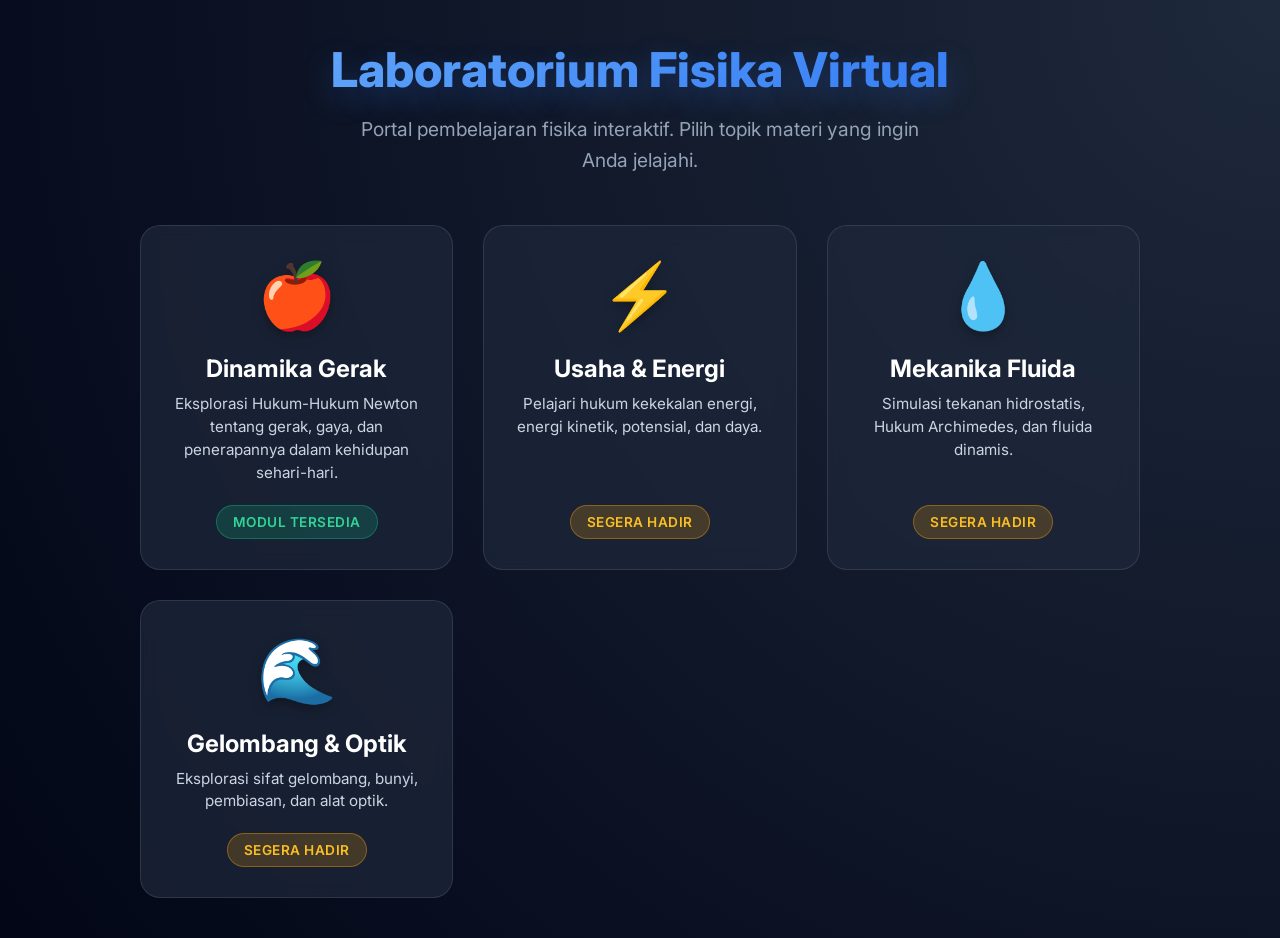
==== index.html @ 84c931d8 "Initial commit: Production ready release for Dinamika Gerak" ====
<!DOCTYPE html>
<html lang="id">
<head>
    <meta charset="UTF-8">
    <meta name="viewport" content="width=device-width, initial-scale=1.0">
    <title>Portal Laboratorium Virtual Fisika</title>
    <link href="https://fonts.googleapis.com/css2?family=Inter:wght@400;500;700;800&display=swap" rel="stylesheet">
    <style>
        * {
            margin: 0;
            padding: 0;
            box-sizing: border-box;
            font-family: 'Inter', sans-serif;
        }

        body {
            background-color: #0f172a;
            background-image: radial-gradient(circle at top right, #1e293b, #020617);
            color: #f8fafc;
            min-height: 100vh;
            display: flex;
            flex-direction: column;
            align-items: center;
            justify-content: center;
            padding: 40px 20px;
        }

        header {
            text-align: center;
            margin-bottom: 50px;
        }

        h1 {
            font-size: 3rem;
            font-weight: 800;
            background: linear-gradient(to right, #60a5fa, #3b82f6);
            -webkit-background-clip: text;
            background-clip: text;
            -webkit-text-fill-color: transparent;
            margin-bottom: 15px;
            text-shadow: 0 10px 30px rgba(59, 130, 246, 0.3);
        }

        p {
            font-size: 1.2rem;
            color: #94a3b8;
            max-width: 600px;
            margin: 0 auto;
            line-height: 1.6;
        }

        .topics-grid {
            display: grid;
            grid-template-columns: repeat(auto-fit, minmax(300px, 1fr));
            gap: 30px;
            width: 100%;
            max-width: 1000px;
        }

        .topic-card {
            background: rgba(30, 41, 59, 0.7);
            border: 1px solid rgba(255, 255, 255, 0.1);
            border-radius: 20px;
            padding: 30px;
            text-decoration: none;
            color: white;
            transition: all 0.4s cubic-bezier(0.4, 0, 0.2, 1);
            position: relative;
            overflow: hidden;
            backdrop-filter: blur(10px);
            display: flex;
            flex-direction: column;
            align-items: center;
            text-align: center;
        }

        .topic-card::before {
            content: '';
            position: absolute;
            top: 0; left: 0; right: 0; bottom: 0;
            background: linear-gradient(135deg, rgba(255,255,255,0.1) 0%, rgba(255,255,255,0) 100%);
            opacity: 0;
            transition: opacity 0.4s ease;
        }

        .topic-card:hover {
            transform: translateY(-10px);
            border-color: rgba(96, 165, 250, 0.5);
            box-shadow: 0 20px 40px rgba(0, 0, 0, 0.4),
                        0 0 20px rgba(96, 165, 250, 0.2);
        }

        .topic-card:hover::before {
            opacity: 1;
        }

        .icon {
            font-size: 4rem;
            margin-bottom: 20px;
            filter: drop-shadow(0 4px 6px rgba(0,0,0,0.3));
        }

        .topic-title {
            font-size: 1.5rem;
            font-weight: 700;
            margin-bottom: 10px;
        }

        .topic-desc {
            color: #cbd5e1;
            font-size: 0.95rem;
            line-height: 1.5;
            margin-bottom: 20px;
            flex-grow: 1;
        }

        .status {
            display: inline-block;
            padding: 8px 16px;
            border-radius: 20px;
            font-size: 0.85rem;
            font-weight: 600;
            letter-spacing: 0.5px;
            text-transform: uppercase;
        }

        .status.ready {
            background: rgba(16, 185, 129, 0.2);
            color: #34d399;
            border: 1px solid rgba(16, 185, 129, 0.4);
        }

        .status.wip {
            background: rgba(245, 158, 11, 0.2);
            color: #fbbf24;
            border: 1px solid rgba(245, 158, 11, 0.4);
        }

    </style>
</head>
<body>

    <header>
        <h1>Laboratorium Fisika Virtual</h1>
        <p>Portal pembelajaran fisika interaktif. Pilih topik materi yang ingin Anda jelajahi.</p>
    </header>

    <div class="topics-grid">
        
        <!-- Dinamika Gerak -->
        <a href="Topics/Dinamika-Gerak/virtual-lab/index.html" class="topic-card">
            <div class="icon">🍎</div>
            <h2 class="topic-title">Dinamika Gerak</h2>
            <p class="topic-desc">Eksplorasi Hukum-Hukum Newton tentang gerak, gaya, dan penerapannya dalam kehidupan sehari-hari.</p>
            <div class="status ready">Modul Tersedia</div>
        </a>

        <!-- Usaha dan Energi -->
        <a href="#" class="topic-card" onclick="alert('Topik ini sedang dalam tahap pengembangan.'); return false;">
            <div class="icon">⚡</div>
            <h2 class="topic-title">Usaha & Energi</h2>
            <p class="topic-desc">Pelajari hukum kekekalan energi, energi kinetik, potensial, dan daya.</p>
            <div class="status wip">Segera Hadir</div>
        </a>

        <!-- Fluida -->
        <a href="#" class="topic-card" onclick="alert('Topik ini sedang dalam tahap pengembangan.'); return false;">
            <div class="icon">💧</div>
            <h2 class="topic-title">Mekanika Fluida</h2>
            <p class="topic-desc">Simulasi tekanan hidrostatis, Hukum Archimedes, dan fluida dinamis.</p>
            <div class="status wip">Segera Hadir</div>
        </a>

        <!-- Gelombang -->
        <a href="#" class="topic-card" onclick="alert('Topik ini sedang dalam tahap pengembangan.'); return false;">
            <div class="icon">🌊</div>
            <h2 class="topic-title">Gelombang & Optik</h2>
            <p class="topic-desc">Eksplorasi sifat gelombang, bunyi, pembiasan, dan alat optik.</p>
            <div class="status wip">Segera Hadir</div>
        </a>

    </div>

</body>
</html>
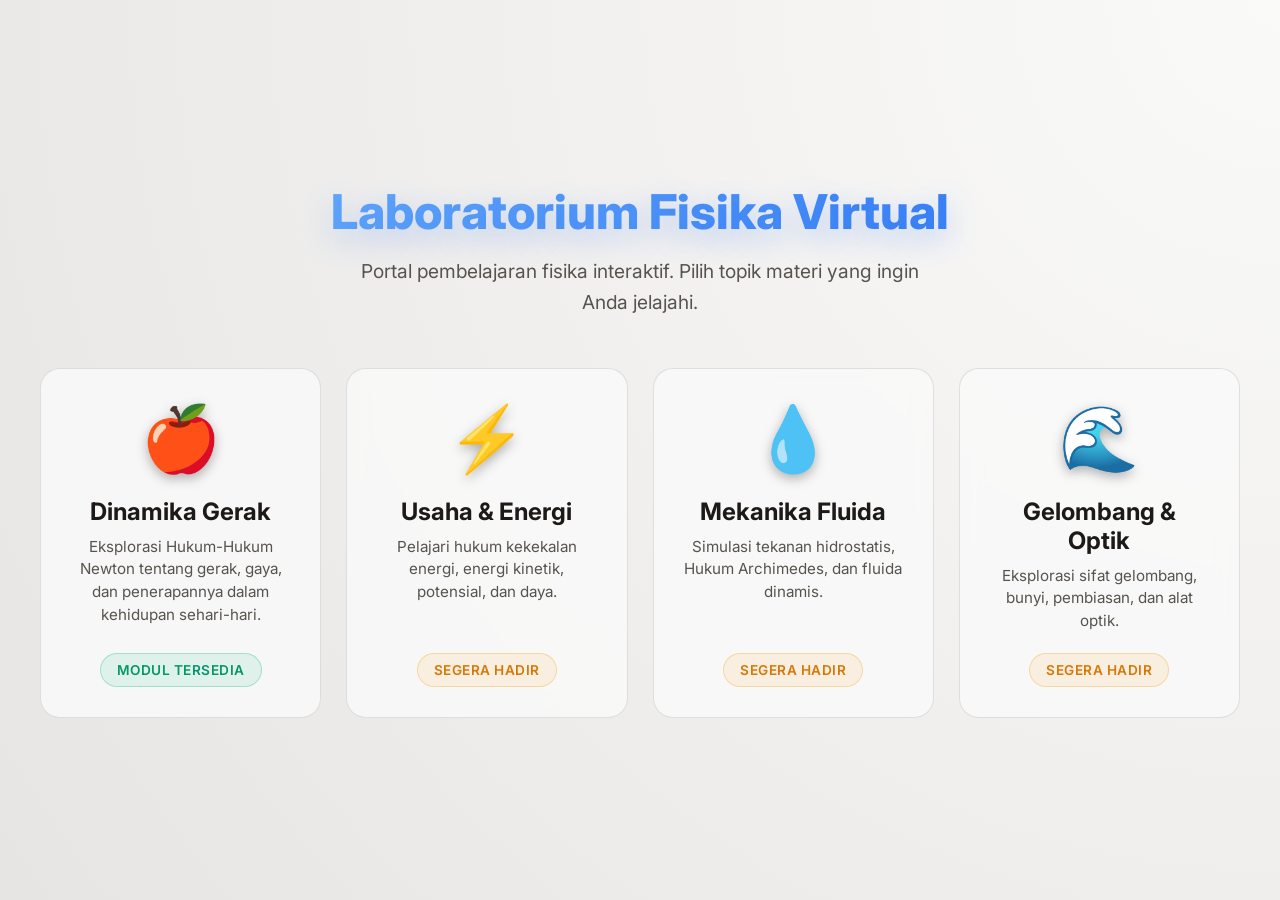
==== commit 3c21a72e: "feat(ui): update root & dashboard theme to warm light and optimize grid layout" ====
--- a/index.html
+++ b/index.html
@@ -14,9 +14,9 @@
         }
 
         body {
-            background-color: #0f172a;
-            background-image: radial-gradient(circle at top right, #1e293b, #020617);
-            color: #f8fafc;
+            background-color: #f5f5f4;
+            background-image: radial-gradient(circle at top right, #fafaf9, #e7e5e4);
+            color: #1c1917;
             min-height: 100vh;
             display: flex;
             flex-direction: column;
@@ -43,7 +43,7 @@
 
         p {
             font-size: 1.2rem;
-            color: #94a3b8;
+            color: #57534e;
             max-width: 600px;
             margin: 0 auto;
             line-height: 1.6;
@@ -51,19 +51,19 @@
 
         .topics-grid {
             display: grid;
-            grid-template-columns: repeat(auto-fit, minmax(300px, 1fr));
-            gap: 30px;
+            grid-template-columns: repeat(auto-fit, minmax(250px, 1fr));
+            gap: 25px;
             width: 100%;
-            max-width: 1000px;
+            max-width: 1200px;
         }
 
         .topic-card {
-            background: rgba(30, 41, 59, 0.7);
-            border: 1px solid rgba(255, 255, 255, 0.1);
+            background: rgba(250, 250, 249, 0.85);
+            border: 1px solid rgba(0, 0, 0, 0.1);
             border-radius: 20px;
             padding: 30px;
             text-decoration: none;
-            color: white;
+            color: #1c1917;
             transition: all 0.4s cubic-bezier(0.4, 0, 0.2, 1);
             position: relative;
             overflow: hidden;
@@ -107,7 +107,7 @@
         }
 
         .topic-desc {
-            color: #cbd5e1;
+            color: #57534e;
             font-size: 0.95rem;
             line-height: 1.5;
             margin-bottom: 20px;
@@ -125,15 +125,15 @@
         }
 
         .status.ready {
-            background: rgba(16, 185, 129, 0.2);
-            color: #34d399;
-            border: 1px solid rgba(16, 185, 129, 0.4);
+            background: rgba(16, 185, 129, 0.1);
+            color: #059669;
+            border: 1px solid rgba(16, 185, 129, 0.3);
         }
 
         .status.wip {
-            background: rgba(245, 158, 11, 0.2);
-            color: #fbbf24;
-            border: 1px solid rgba(245, 158, 11, 0.4);
+            background: rgba(245, 158, 11, 0.1);
+            color: #d97706;
+            border: 1px solid rgba(245, 158, 11, 0.3);
         }
 
     </style>
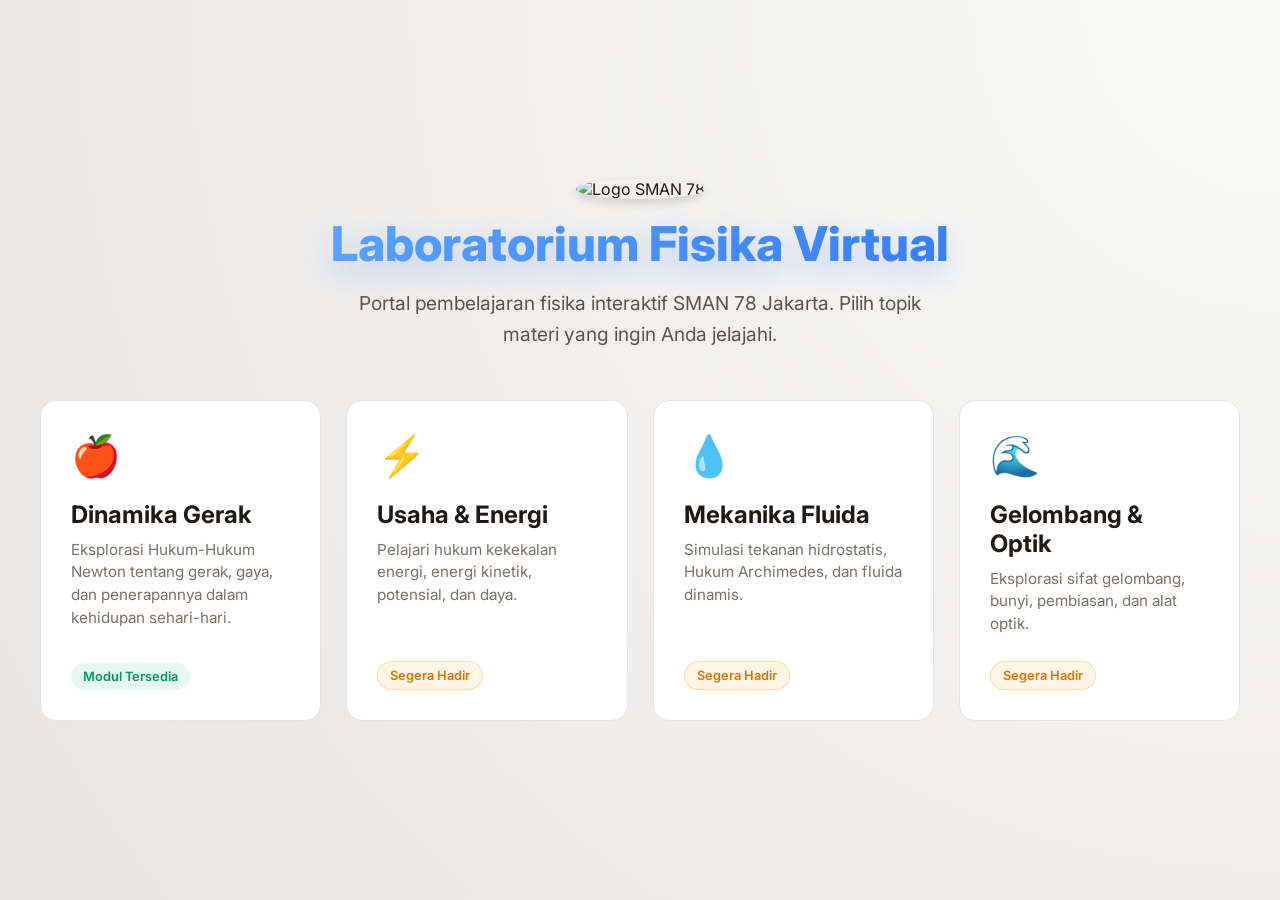
==== commit af838d5c: "feat(favicon-root): tambahkan favicon dan logo SMAN 78 Jakarta pada landing page portal utama index." ====
--- a/index.html
+++ b/index.html
@@ -4,6 +4,7 @@
     <meta charset="UTF-8">
     <meta name="viewport" content="width=device-width, initial-scale=1.0">
     <title>Portal Laboratorium Virtual Fisika</title>
+    <link rel="icon" type="image/jpeg" href="https://blogger.googleusercontent.com/img/b/R29vZ2xl/AVvXsEi27eZ8eNQYf1B7Z8wdnjdolxvw5zZRRBxRRQMY4Z7y-Hp1IFicZYQbSLMOGTI4mwnU4KEyFT63V61UaRnlpi84YVoRtSD4_xguj6-Gzevgw_om4_0Wri08KKg54H2_enqqU7qH0aikqVQ/s320/LOGO+SMAN+78+JAKARTA.jpg">
     <link href="https://fonts.googleapis.com/css2?family=Inter:wght@400;500;700;800&display=swap" rel="stylesheet">
     <style>
         * {
@@ -58,76 +59,73 @@
         }
 
         .topic-card {
-            background: rgba(250, 250, 249, 0.85);
-            border: 1px solid rgba(0, 0, 0, 0.1);
-            border-radius: 20px;
+            background: #ffffff;
+            border: 1px solid #e7e5e4;
+            border-radius: 16px;
             padding: 30px;
             text-decoration: none;
-            color: #1c1917;
-            transition: all 0.4s cubic-bezier(0.4, 0, 0.2, 1);
+            color: inherit;
+            transition: all 0.3s cubic-bezier(0.4, 0, 0.2, 1);
+            display: flex;
+            flex-direction: column;
             position: relative;
             overflow: hidden;
-            backdrop-filter: blur(10px);
-            display: flex;
-            flex-direction: column;
-            align-items: center;
-            text-align: center;
         }
 
         .topic-card::before {
             content: '';
             position: absolute;
-            top: 0; left: 0; right: 0; bottom: 0;
-            background: linear-gradient(135deg, rgba(255,255,255,0.1) 0%, rgba(255,255,255,0) 100%);
-            opacity: 0;
-            transition: opacity 0.4s ease;
+            top: 0;
+            left: 0;
+            width: 100%;
+            height: 4px;
+            background: linear-gradient(to right, #60a5fa, #3b82f6);
+            transform: scaleX(0);
+            transform-origin: left;
+            transition: transform 0.3s ease;
         }
 
         .topic-card:hover {
-            transform: translateY(-10px);
-            border-color: rgba(96, 165, 250, 0.5);
-            box-shadow: 0 20px 40px rgba(0, 0, 0, 0.4),
-                        0 0 20px rgba(96, 165, 250, 0.2);
+            transform: translateY(-5px);
+            box-shadow: 0 20px 25px -5px rgba(0, 0, 0, 0.05), 0 10px 10px -5px rgba(0, 0, 0, 0.04);
+            border-color: #cbd5e1;
         }
 
         .topic-card:hover::before {
-            opacity: 1;
+            transform: scaleX(1);
         }
 
         .icon {
-            font-size: 4rem;
+            font-size: 2.5rem;
             margin-bottom: 20px;
-            filter: drop-shadow(0 4px 6px rgba(0,0,0,0.3));
         }
 
         .topic-title {
             font-size: 1.5rem;
             font-weight: 700;
             margin-bottom: 10px;
+            color: #1c1917;
         }
 
         .topic-desc {
-            color: #57534e;
             font-size: 0.95rem;
+            color: #78716c;
             line-height: 1.5;
-            margin-bottom: 20px;
+            margin-bottom: 25px;
             flex-grow: 1;
         }
 
         .status {
-            display: inline-block;
-            padding: 8px 16px;
-            border-radius: 20px;
-            font-size: 0.85rem;
+            align-self: flex-start;
+            padding: 6px 12px;
+            border-radius: 9999px;
+            font-size: 0.8rem;
             font-weight: 600;
-            letter-spacing: 0.5px;
-            text-transform: uppercase;
         }
 
         .status.ready {
             background: rgba(16, 185, 129, 0.1);
             color: #059669;
-            border: 1px solid rgba(16, 185, 129, 0.3);
         }
 
         .status.wip {
@@ -141,8 +139,9 @@
 <body>
 
     <header>
+        <img src="https://blogger.googleusercontent.com/img/b/R29vZ2xl/AVvXsEi27eZ8eNQYf1B7Z8wdnjdolxvw5zZRRBxRRQMY4Z7y-Hp1IFicZYQbSLMOGTI4mwnU4KEyFT63V61UaRnlpi84YVoRtSD4_xguj6-Gzevgw_om4_0Wri08KKg54H2_enqqU7qH0aikqVQ/s320/LOGO+SMAN+78+JAKARTA.jpg" alt="Logo SMAN 78" style="height: 80px; margin-bottom: 15px; border-radius: 50%; box-shadow: 0 4px 10px rgba(0,0,0,0.15);">
         <h1>Laboratorium Fisika Virtual</h1>
-        <p>Portal pembelajaran fisika interaktif. Pilih topik materi yang ingin Anda jelajahi.</p>
+        <p>Portal pembelajaran fisika interaktif SMAN 78 Jakarta. Pilih topik materi yang ingin Anda jelajahi.</p>
     </header>
 
     <div class="topics-grid">
